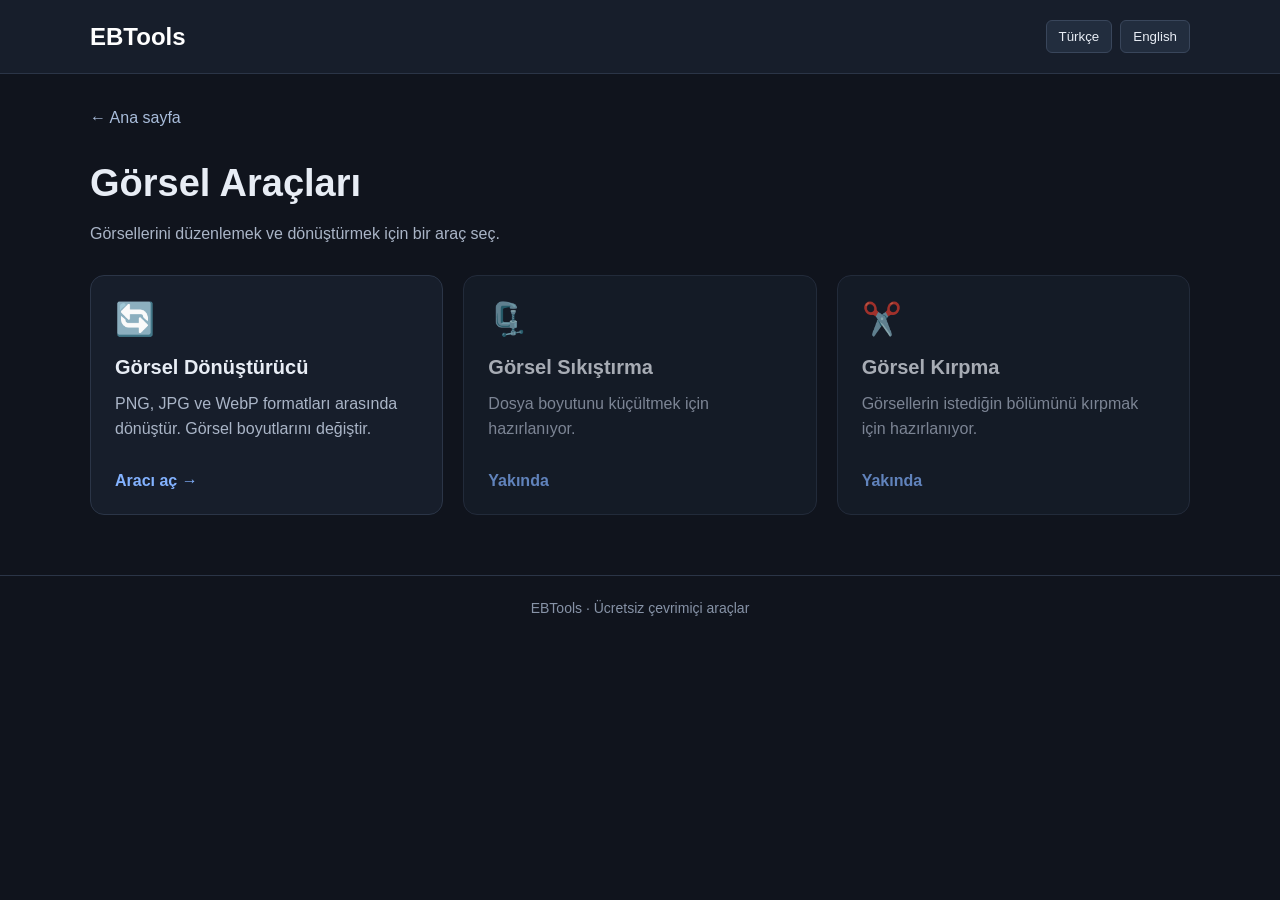
==== image-tools/index.html @ c0b78956 "Initial project upload" ====
<!DOCTYPE html>
<html lang="tr">
<head>
    <meta charset="UTF-8">
    <meta name="viewport" content="width=device-width, initial-scale=1.0">
    <meta name="description" content="EBTools görsel araçları: görsel dönüştürme, boyutlandırma ve daha fazlası.">
    <title>Görsel Araçları | EBTools</title>
    <link rel="stylesheet" href="style.css">
</head>
<body>

    <header class="header">
        <a class="logo" href="../index.html">EBTools</a>
        <div class="language">
            <button type="button" id="trBtn">Türkçe</button>
            <button type="button" id="enBtn">English</button>
        </div>
    </header>

    <main class="container">
        <a class="back-link" href="../index.html" data-tr="← Ana sayfa" data-en="← Home">← Ana sayfa</a>

        <section class="intro">
            <h1 data-tr="Görsel Araçları" data-en="Image Tools">Görsel Araçları</h1>
            <p data-tr="Görsellerini düzenlemek ve dönüştürmek için bir araç seç."
               data-en="Choose a tool to edit and convert your images.">
                Görsellerini düzenlemek ve dönüştürmek için bir araç seç.
            </p>
        </section>

        <section class="tools-grid">
            <a class="tool-card" href="Converter/index.html">
                <span class="tool-icon">🔄</span>
                <h2 data-tr="Görsel Dönüştürücü" data-en="Image Converter">Görsel Dönüştürücü</h2>
                <p data-tr="PNG, JPG ve WebP formatları arasında dönüştür. Görsel boyutlarını değiştir."
                   data-en="Convert between PNG, JPG and WebP. Resize your images.">
                    PNG, JPG ve WebP formatları arasında dönüştür. Görsel boyutlarını değiştir.
                </p>
                <span class="tool-link" data-tr="Aracı aç →" data-en="Open tool →">Aracı aç →</span>
            </a>

            <div class="tool-card coming-soon">
                <span class="tool-icon">🗜️</span>
                <h2 data-tr="Görsel Sıkıştırma" data-en="Image Compression">Görsel Sıkıştırma</h2>
                <p data-tr="Dosya boyutunu küçültmek için hazırlanıyor."
                   data-en="Coming soon: reduce image file sizes.">
                    Dosya boyutunu küçültmek için hazırlanıyor.
                </p>
                <span class="tool-link" data-tr="Yakında" data-en="Coming soon">Yakında</span>
            </div>

            <div class="tool-card coming-soon">
                <span class="tool-icon">✂️</span>
                <h2 data-tr="Görsel Kırpma" data-en="Image Cropper">Görsel Kırpma</h2>
                <p data-tr="Görsellerin istediğin bölümünü kırpmak için hazırlanıyor."
                   data-en="Coming soon: crop the parts of an image you need.">
                    Görsellerin istediğin bölümünü kırpmak için hazırlanıyor.
                </p>
                <span class="tool-link" data-tr="Yakında" data-en="Coming soon">Yakında</span>
            </div>
        </section>
    </main>

    <footer>
        EBTools · <span data-tr="Ücretsiz çevrimiçi araçlar" data-en="Free online tools">Ücretsiz çevrimiçi araçlar</span>
    </footer>

    <script src="script.js" defer></script>
</body>
</html>
---- image-tools/style.css ----
* {
    box-sizing: border-box;
}

body {
    margin: 0;
    min-height: 100vh;
    background: #10141d;
    color: #e8edf5;
    font-family: Arial, sans-serif;
}

.header {
    display: flex;
    justify-content: space-between;
    align-items: center;
    gap: 16px;
    padding: 20px max(5%, calc((100% - 1100px) / 2));
    background: #171e2b;
    border-bottom: 1px solid #2b3547;
}

.logo {
    color: #fff;
    font-size: 24px;
    font-weight: bold;
    text-decoration: none;
}

.language {
    display: flex;
    gap: 8px;
}

button {
    padding: 8px 12px;
    border: 1px solid #39465b;
    border-radius: 6px;
    background: #222d3e;
    color: #e8edf5;
    cursor: pointer;
}

button:hover {
    background: #30405a;
}

.container {
    width: min(1100px, 90%);
    margin: 35px auto 60px;
}

.back-link {
    color: #a9bddb;
    text-decoration: none;
}

.back-link:hover {
    color: #fff;
}

.intro {
    margin: 35px 0 28px;
}

.intro h1 {
    margin-bottom: 10px;
    font-size: clamp(28px, 4vw, 38px);
}

.intro p,
.tool-card p {
    color: #aab5c7;
    line-height: 1.6;
}

.tools-grid {
    display: grid;
    grid-template-columns: repeat(auto-fit, minmax(240px, 1fr));
    gap: 20px;
}

.tool-card {
    display: flex;
    flex-direction: column;
    align-items: flex-start;
    min-height: 240px;
    padding: 24px;
    border: 1px solid #2b3547;
    border-radius: 14px;
    background: #171e2b;
    color: inherit;
    text-decoration: none;
    transition: border-color 0.2s, transform 0.2s;
}

a.tool-card:hover {
    transform: translateY(-3px);
    border-color: #6495ed;
}

.tool-icon {
    font-size: 32px;
}

.tool-card h2 {
    margin: 18px 0 4px;
    font-size: 20px;
}

.tool-card p {
    margin: 8px 0 20px;
}

.tool-link {
    margin-top: auto;
    color: #83b2ff;
    font-weight: bold;
}

.coming-soon {
    opacity: 0.7;
}

footer {
    padding: 24px 16px;
    border-top: 1px solid #2b3547;
    color: #8793a7;
    text-align: center;
    font-size: 14px;
}

@media (max-width: 480px) {
    .header {
        padding: 16px 5%;
    }

    .tool-card {
        min-height: 210px;
    }
}
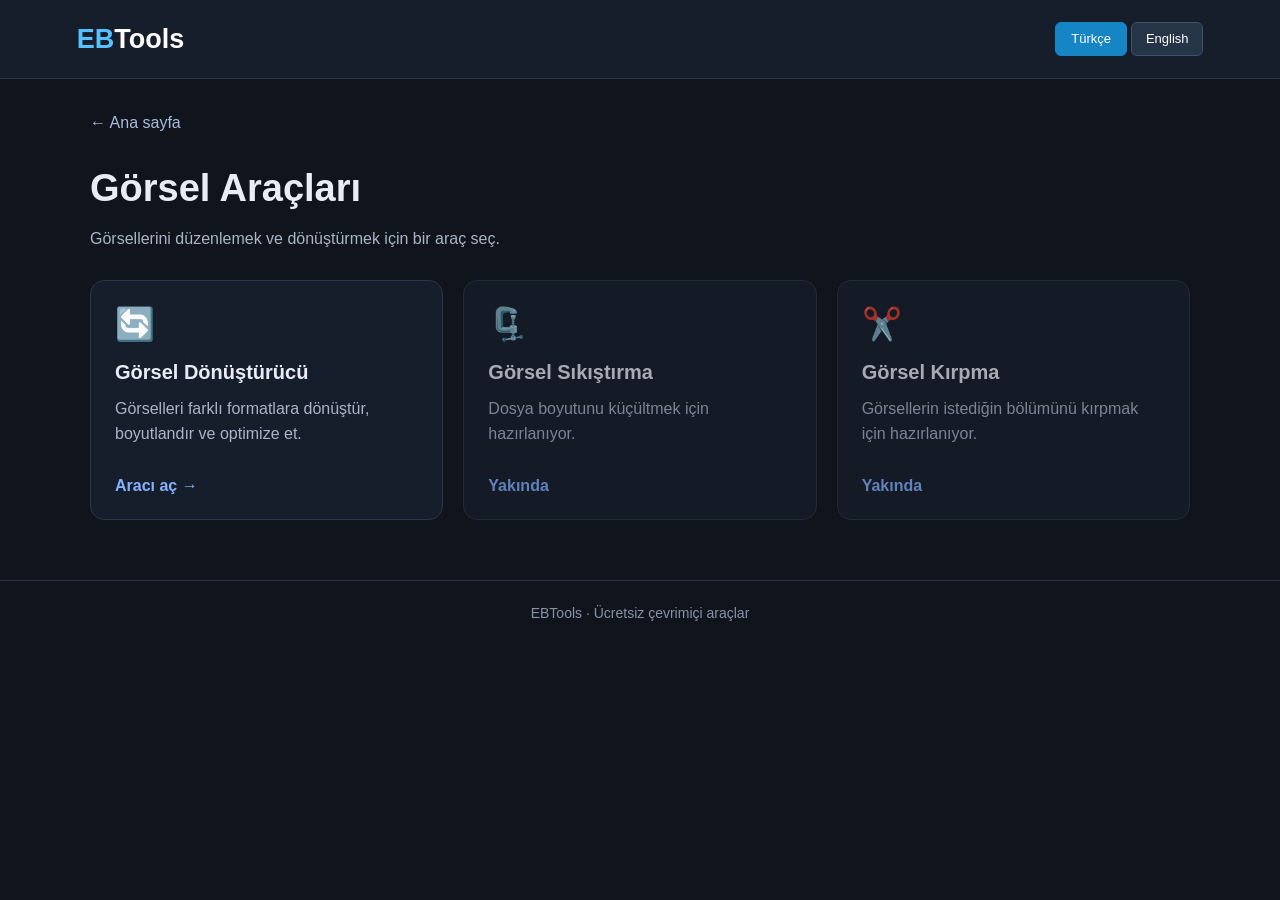
==== commit 218bbde7: "Update language controls and image navigation" ====
--- a/image-tools/index.html
+++ b/image-tools/index.html
@@ -6,12 +6,22 @@
     <meta name="viewport" content="width=device-width, initial-scale=1.0">
     <meta name="description" content="EBTools görsel araçları: görsel dönüştürme, boyutlandırma ve daha fazlası.">
     <title>Görsel Araçları | EBTools</title>
+    <script>
+        (function () {
+            try {
+                var savedLanguage = localStorage.getItem("ebToolsLanguage");
+                if (savedLanguage === "tr" || savedLanguage === "en") {
+                    document.documentElement.lang = savedLanguage;
+                }
+            } catch (error) {}
+        })();
+    </script>
     <link rel="stylesheet" href="style.css">
 </head>
 <body>
 
     <header class="header">
-        <a class="logo" href="../index.html">EBTools</a>
+        <a class="logo" href="../index.html">EB<span>Tools</span></a>
         <div class="language">
             <button type="button" id="trBtn">Türkçe</button>
             <button type="button" id="enBtn">English</button>
@@ -33,9 +43,9 @@
             <a class="tool-card" href="Converter/index.html">
                 <span class="tool-icon">🔄</span>
                 <h2 data-tr="Görsel Dönüştürücü" data-en="Image Converter">Görsel Dönüştürücü</h2>
-                <p data-tr="PNG, JPG ve WebP formatları arasında dönüştür. Görsel boyutlarını değiştir."
-                   data-en="Convert between PNG, JPG and WebP. Resize your images.">
-                    PNG, JPG ve WebP formatları arasında dönüştür. Görsel boyutlarını değiştir.
+                <p data-tr="Görselleri farklı formatlara dönüştür, boyutlandır ve optimize et."
+                   data-en="Convert images to different formats, resize and optimize them.">
+                    Görselleri farklı formatlara dönüştür, boyutlandır ve optimize et.
                 </p>
                 <span class="tool-link" data-tr="Aracı aç →" data-en="Open tool →">Aracı aç →</span>
             </a>
--- a/image-tools/style.css
+++ b/image-tools/style.css
@@ -15,35 +15,58 @@
     display: flex;
     justify-content: space-between;
     align-items: center;
-    gap: 16px;
-    padding: 20px max(5%, calc((100% - 1100px) / 2));
+    gap: 15px;
+    padding: 22px 6%;
     background: #171e2b;
     border-bottom: 1px solid #2b3547;
+    flex-wrap: wrap;
 }
 
 .logo {
-    color: #fff;
-    font-size: 24px;
+    color: #55c2ff;
+    font-size: 27px;
     font-weight: bold;
     text-decoration: none;
 }
 
+.logo span {
+    color: #fff;
+}
+
 .language {
     display: flex;
-    gap: 8px;
+    gap: 4px;
 }
 
-button {
-    padding: 8px 12px;
-    border: 1px solid #39465b;
+.language button {
+    padding: 8px 13px;
+    border: 1px solid #40516b;
     border-radius: 6px;
-    background: #222d3e;
-    color: #e8edf5;
+    background: #263448;
+    color: #fff;
+    min-width: 72px;
+    height: 34px;
+    font-family: Arial, sans-serif;
+    font-size: 13px;
+    font-weight: 400;
+    line-height: 16px;
     cursor: pointer;
 }
 
-button:hover {
+.language button:hover {
     background: #30405a;
+}
+
+html[lang="tr"] #trBtn,
+html[lang="en"] #enBtn {
+    border-color: #1685c5;
+    background: #1685c5;
+}
+
+html[lang="tr"] #enBtn,
+html[lang="en"] #trBtn {
+    border-color: #40516b;
+    background: #263448;
 }
 
 .container {
@@ -133,7 +156,7 @@
 
 @media (max-width: 480px) {
     .header {
-        padding: 16px 5%;
+        padding: 18px 16px;
     }
 
     .tool-card {
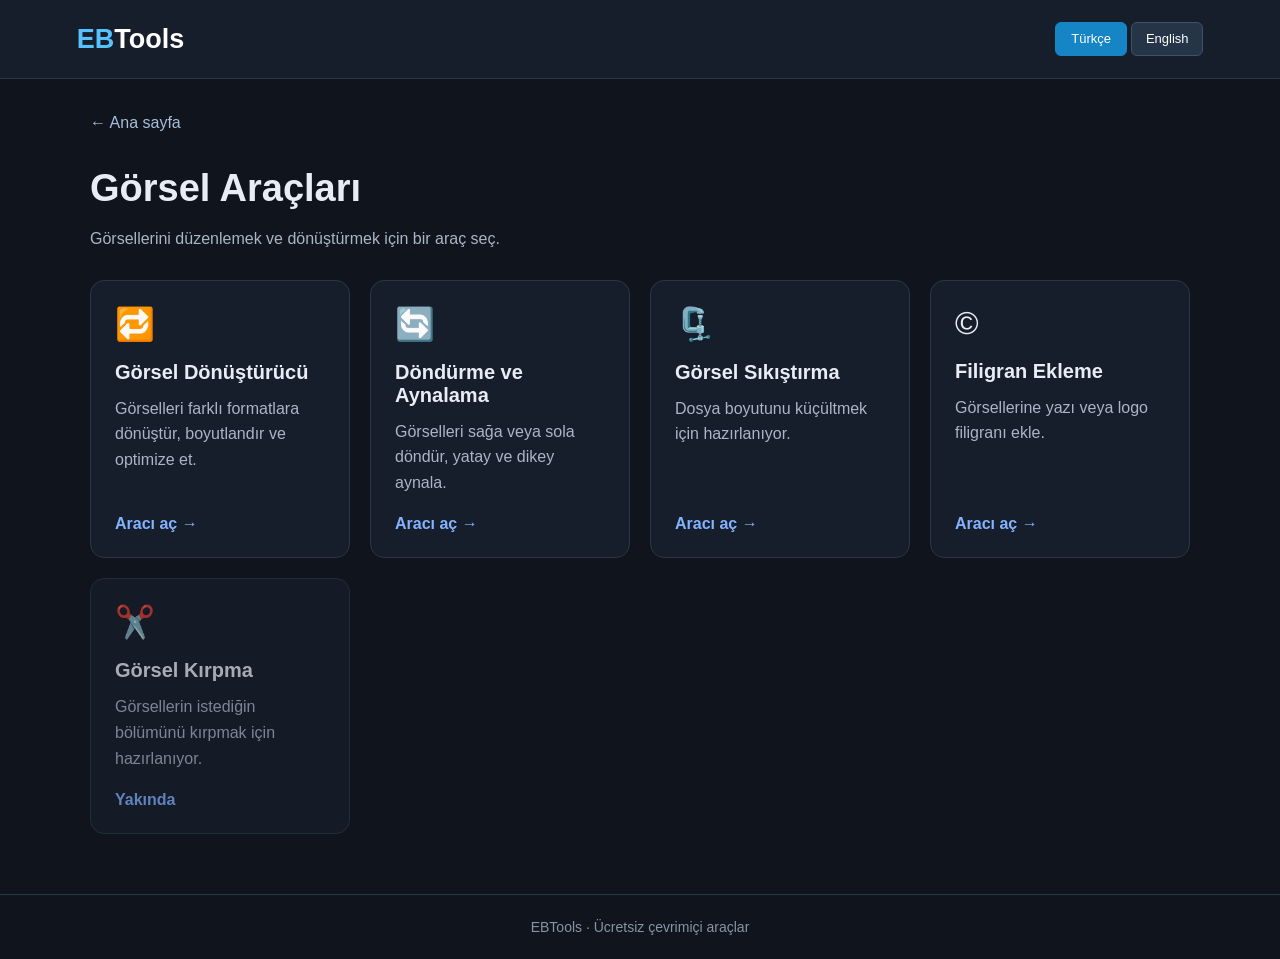
==== commit 407a9012: "Enhance image-tools with new functionalities Added new image tools for rotating, compressing, and wa" ====
--- a/image-tools/index.html
+++ b/image-tools/index.html
@@ -41,7 +41,7 @@
 
         <section class="tools-grid">
             <a class="tool-card" href="Converter/index.html">
-                <span class="tool-icon">🔄</span>
+                <span class="tool-icon">🔁</span>
                 <h2 data-tr="Görsel Dönüştürücü" data-en="Image Converter">Görsel Dönüştürücü</h2>
                 <p data-tr="Görselleri farklı formatlara dönüştür, boyutlandır ve optimize et."
                    data-en="Convert images to different formats, resize and optimize them.">
@@ -49,16 +49,49 @@
                 </p>
                 <span class="tool-link" data-tr="Aracı aç →" data-en="Open tool →">Aracı aç →</span>
             </a>
+    
+<a class="tool-card" href="Rotate/index.html">
 
-            <div class="tool-card coming-soon">
+    <span class="tool-icon">🔄</span>
+
+    <h2 data-tr="Döndürme ve Aynalama"
+        data-en="Rotate and Flip">
+        Döndürme ve Aynalama
+    </h2>
+
+    <p data-tr="Görselleri sağa veya sola döndür, yatay ve dikey aynala."
+       data-en="Rotate images left or right, flip horizontally and vertically.">
+        Görselleri sağa veya sola döndür, yatay ve dikey aynala.
+    </p>
+
+    <span class="tool-link"
+          data-tr="Aracı aç →"
+          data-en="Open tool →">
+        Aracı aç →
+    </span>
+
+</a>
+
+            <a class="tool-card" href="Compressor/index.html">
                 <span class="tool-icon">🗜️</span>
                 <h2 data-tr="Görsel Sıkıştırma" data-en="Image Compression">Görsel Sıkıştırma</h2>
                 <p data-tr="Dosya boyutunu küçültmek için hazırlanıyor."
                    data-en="Coming soon: reduce image file sizes.">
                     Dosya boyutunu küçültmek için hazırlanıyor.
                 </p>
-                <span class="tool-link" data-tr="Yakında" data-en="Coming soon">Yakında</span>
-            </div>
+                <span class="tool-link" data-tr="Aracı aç →" data-en="Open tool →">Aracı aç</span>
+           </a>
+    
+<a class="tool-card" href="Watermark/index.html">
+    <span class="tool-icon">©️</span>
+    <h2 data-tr="Filigran Ekleme" data-en="Add Watermark">Filigran Ekleme</h2>
+    <p data-tr="Görsellerine yazı veya logo filigranı ekle."
+       data-en="Add text or logo watermarks to your images.">
+        Görsellerine yazı veya logo filigranı ekle.
+    </p>
+    <span class="tool-link" data-tr="Aracı aç →" data-en="Open tool →">Aracı aç</span>
+</a>
+
 
             <div class="tool-card coming-soon">
                 <span class="tool-icon">✂️</span>
